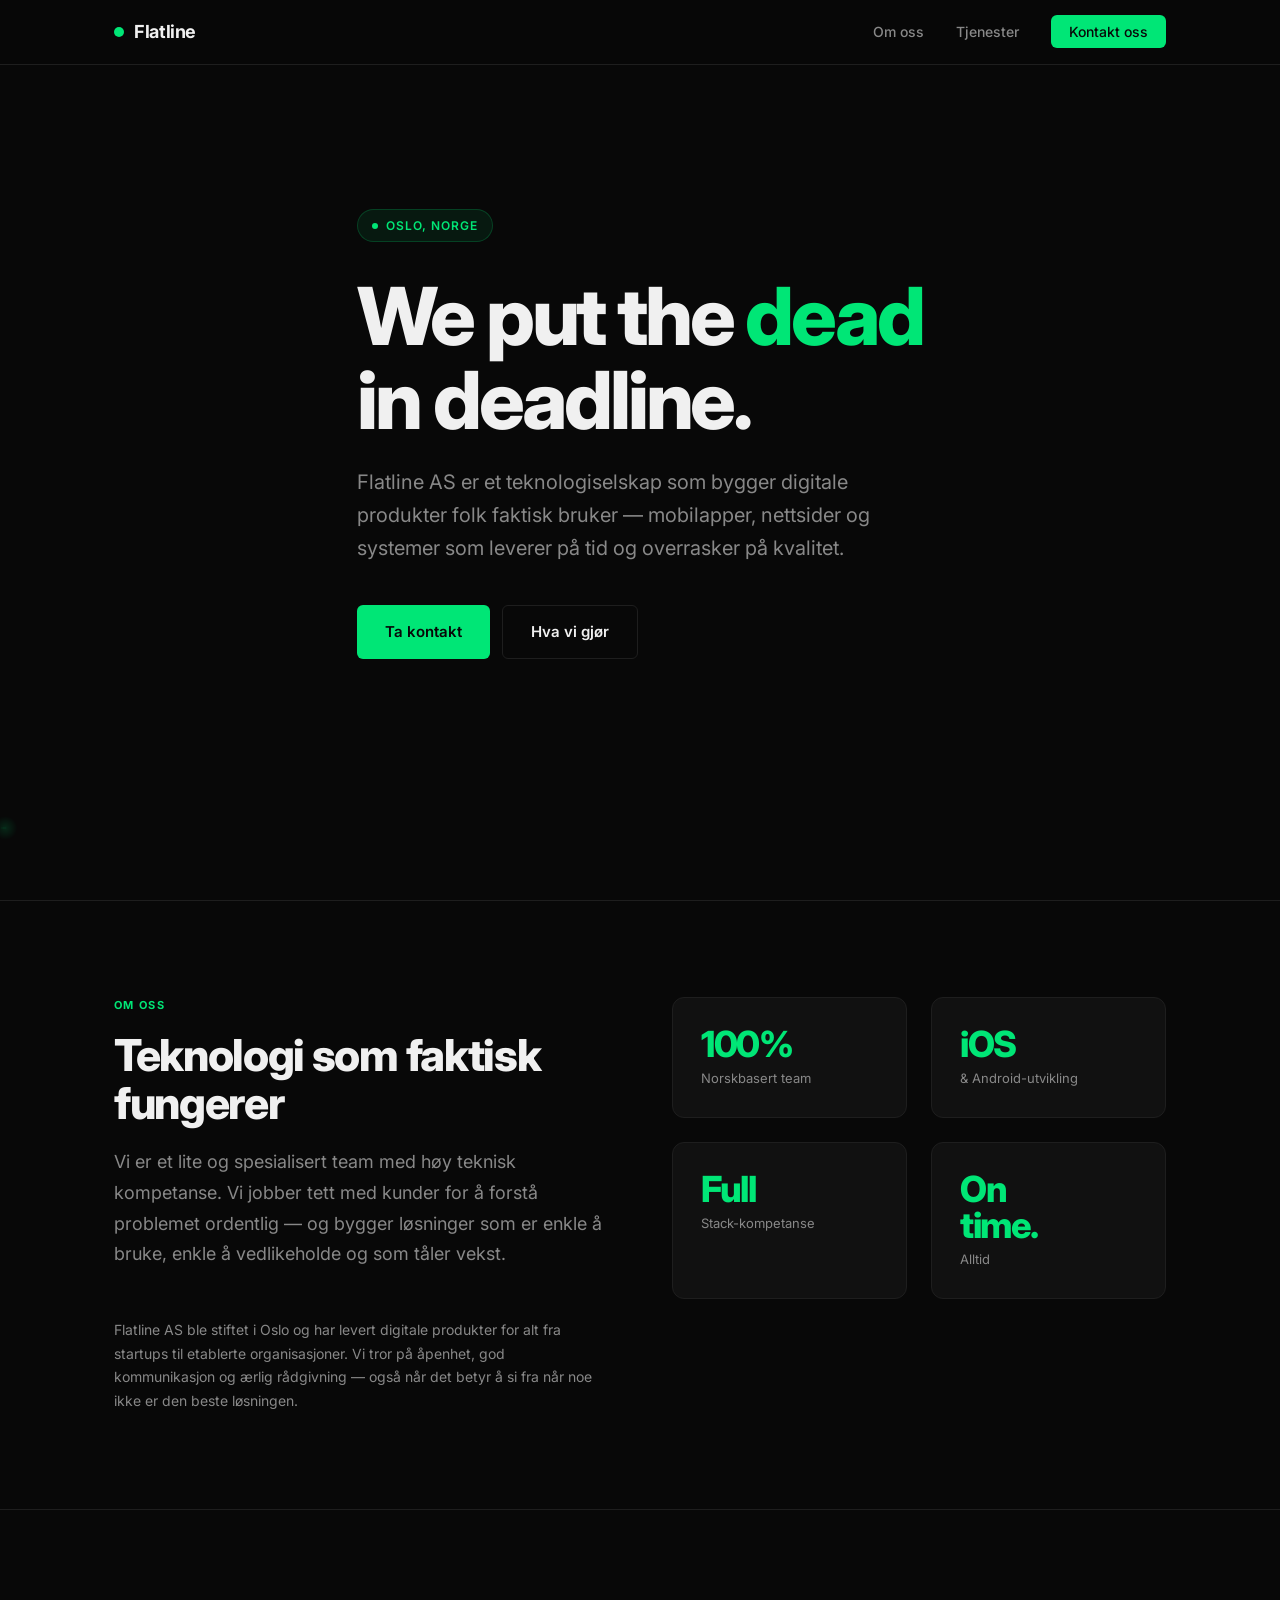
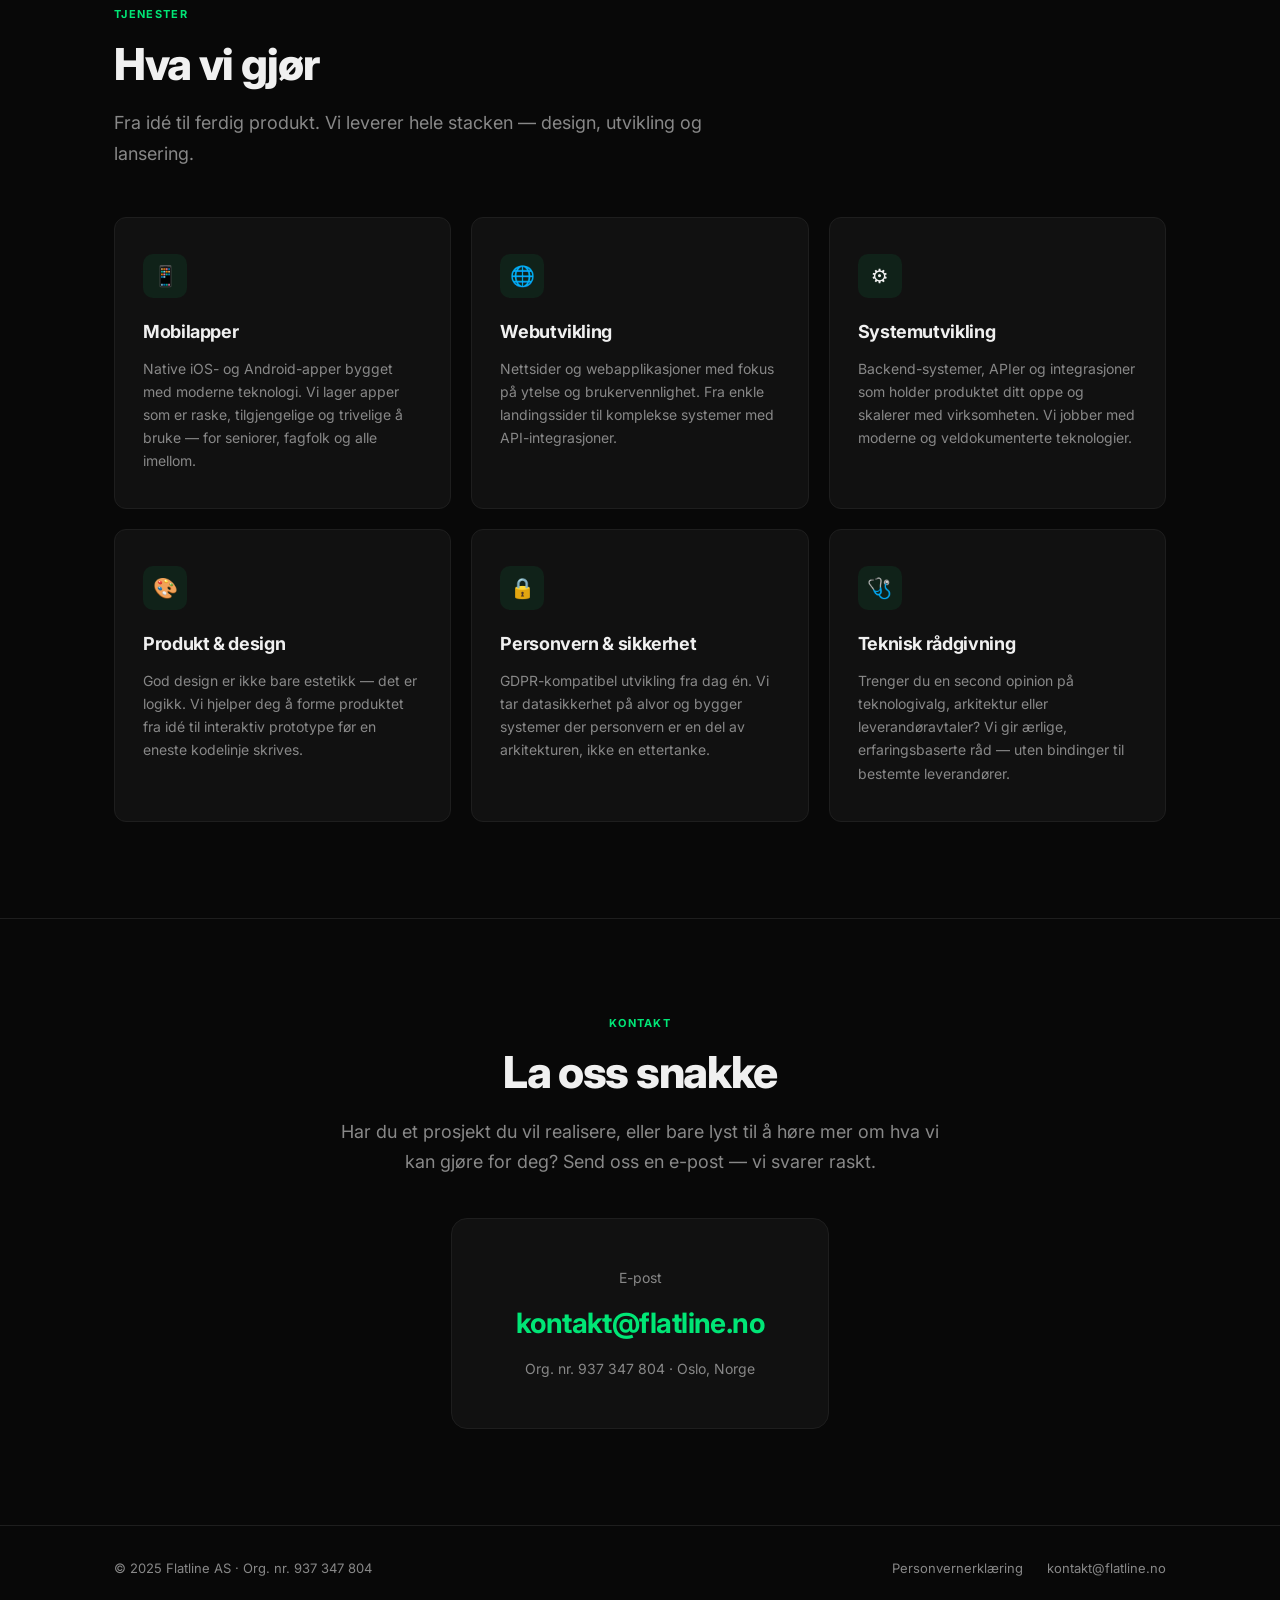
==== index.html @ 19d4c9af "Initial website for Flatline AS - Landing page with hero, about, services and contact sections - Pri" ====
<!DOCTYPE html>
<html lang="no">
<head>
  <meta charset="UTF-8" />
  <meta name="viewport" content="width=device-width, initial-scale=1.0" />
  <title>Flatline AS — We put the dead in deadline</title>
  <meta name="description" content="Flatline AS er et Oslo-basert teknologiselskap som utvikler digitale produkter, mobilapper og nettsystemer." />
  <meta property="og:title" content="Flatline AS" />
  <meta property="og:description" content="We put the dead in deadline." />
  <meta property="og:type" content="website" />
  <meta name="theme-color" content="#080808" />
  <link rel="preconnect" href="https://fonts.googleapis.com" />
  <link rel="preconnect" href="https://fonts.gstatic.com" crossorigin />
  <link href="https://fonts.googleapis.com/css2?family=Inter:wght@400;500;600;700;800&display=swap" rel="stylesheet" />
  <link rel="stylesheet" href="style.css" />
</head>
<body>

  <!-- ── Nav ── -->
  <nav>
    <div class="nav-inner">
      <a href="/" class="nav-logo">
        <div class="logo-dot"></div>
        Flatline
      </a>
      <ul class="nav-links">
        <li><a href="#about">Om oss</a></li>
        <li><a href="#services">Tjenester</a></li>
        <li><a href="#contact" class="nav-cta">Kontakt oss</a></li>
      </ul>
    </div>
  </nav>

  <!-- ── Hero ── -->
  <section id="hero">
    <div class="container hero-content">
      <div class="hero-tag">Oslo, Norge</div>
      <h1>We put the <em>dead</em><br>in deadline.</h1>
      <p class="hero-sub">
        Flatline AS er et teknologiselskap som bygger digitale produkter folk faktisk bruker —
        mobilapper, nettsider og systemer som leverer på tid og overrasker på kvalitet.
      </p>
      <div class="hero-actions">
        <a href="#contact" class="btn btn-primary">Ta kontakt</a>
        <a href="#services" class="btn btn-ghost">Hva vi gjør</a>
      </div>
    </div>
    <canvas class="ekg-wrap" id="ekgCanvas"></canvas>
  </section>

  <!-- ── About ── -->
  <section id="about">
    <div class="container">
      <div class="about-grid">
        <div>
          <div class="section-label">Om oss</div>
          <h2>Teknologi som faktisk fungerer</h2>
          <p class="lead">
            Vi er et lite og spesialisert team med høy teknisk kompetanse.
            Vi jobber tett med kunder for å forstå problemet ordentlig —
            og bygger løsninger som er enkle å bruke, enkle å vedlikeholde
            og som tåler vekst.
          </p>
          <p style="color: var(--muted); font-size: 14px; line-height: 1.7;">
            Flatline AS ble stiftet i Oslo og har levert digitale produkter for
            alt fra startups til etablerte organisasjoner. Vi tror på åpenhet,
            god kommunikasjon og ærlig rådgivning — også når det betyr å si
            fra når noe ikke er den beste løsningen.
          </p>
        </div>
        <div class="about-facts">
          <div class="fact-card">
            <div class="num">100%</div>
            <div class="label">Norskbasert team</div>
          </div>
          <div class="fact-card">
            <div class="num">iOS</div>
            <div class="label">& Android-utvikling</div>
          </div>
          <div class="fact-card">
            <div class="num">Full</div>
            <div class="label">Stack-kompetanse</div>
          </div>
          <div class="fact-card">
            <div class="num">On<br>time.</div>
            <div class="label" style="margin-top: 4px;">Alltid</div>
          </div>
        </div>
      </div>
    </div>
  </section>

  <!-- ── Services ── -->
  <section id="services">
    <div class="container">
      <div class="section-label">Tjenester</div>
      <h2>Hva vi gjør</h2>
      <p class="lead">
        Fra idé til ferdig produkt. Vi leverer hele stacken — design, utvikling og lansering.
      </p>
      <div class="services-grid">
        <div class="service-card">
          <div class="service-icon">📱</div>
          <h3>Mobilapper</h3>
          <p>
            Native iOS- og Android-apper bygget med moderne teknologi.
            Vi lager apper som er raske, tilgjengelige og trivelige å bruke —
            for seniorer, fagfolk og alle imellom.
          </p>
        </div>
        <div class="service-card">
          <div class="service-icon">🌐</div>
          <h3>Webutvikling</h3>
          <p>
            Nettsider og webapplikasjoner med fokus på ytelse og brukervennlighet.
            Fra enkle landingssider til komplekse systemer med API-integrasjoner.
          </p>
        </div>
        <div class="service-card">
          <div class="service-icon">⚙️</div>
          <h3>Systemutvikling</h3>
          <p>
            Backend-systemer, APIer og integrasjoner som holder produktet ditt
            oppe og skalerer med virksomheten. Vi jobber med moderne og
            veldokumenterte teknologier.
          </p>
        </div>
        <div class="service-card">
          <div class="service-icon">🎨</div>
          <h3>Produkt & design</h3>
          <p>
            God design er ikke bare estetikk — det er logikk.
            Vi hjelper deg å forme produktet fra idé til interaktiv prototype
            før en eneste kodelinje skrives.
          </p>
        </div>
        <div class="service-card">
          <div class="service-icon">🔒</div>
          <h3>Personvern & sikkerhet</h3>
          <p>
            GDPR-kompatibel utvikling fra dag én. Vi tar datasikkerhet på alvor
            og bygger systemer der personvern er en del av arkitekturen,
            ikke en ettertanke.
          </p>
        </div>
        <div class="service-card">
          <div class="service-icon">🩺</div>
          <h3>Teknisk rådgivning</h3>
          <p>
            Trenger du en second opinion på teknologivalg, arkitektur eller
            leverandøravtaler? Vi gir ærlige, erfaringsbaserte råd — uten
            bindinger til bestemte leverandører.
          </p>
        </div>
      </div>
    </div>
  </section>

  <!-- ── Contact ── -->
  <section id="contact">
    <div class="container">
      <div class="section-label">Kontakt</div>
      <h2>La oss snakke</h2>
      <p class="lead">
        Har du et prosjekt du vil realisere, eller bare lyst til å høre mer om hva vi kan gjøre for deg?
        Send oss en e-post — vi svarer raskt.
      </p>
      <div class="contact-card">
        <div class="hint">E-post</div>
        <a class="email" href="mailto:kontakt@flatline.no">kontakt@flatline.no</a>
        <div class="hint">Org. nr. 937 347 804 · Oslo, Norge</div>
      </div>
    </div>
  </section>

  <!-- ── Footer ── -->
  <footer>
    <div class="footer-inner">
      <div class="footer-left">
        © 2025 Flatline AS · Org. nr. 937 347 804
      </div>
      <div class="footer-right">
        <a href="personvern.html">Personvernerklæring</a>
        <a href="mailto:kontakt@flatline.no">kontakt@flatline.no</a>
      </div>
    </div>
  </footer>

  <script src="script.js"></script>
</body>
</html>
---- style.css ----
/* ── Reset & base ─────────────────────────────────────────── */
*, *::before, *::after { box-sizing: border-box; margin: 0; padding: 0; }

:root {
  --bg:       #080808;
  --surface:  #111111;
  --border:   #1e1e1e;
  --green:    #00e676;
  --green-dim:#00c45e;
  --text:     #f0f0f0;
  --muted:    #888888;
  --faint:    #333333;

  --font: 'Inter', system-ui, -apple-system, sans-serif;
  --radius: 6px;
  --max: 1100px;
  --transition: 0.25s ease;
}

html { scroll-behavior: smooth; }

body {
  background: var(--bg);
  color: var(--text);
  font-family: var(--font);
  font-size: 16px;
  line-height: 1.6;
  -webkit-font-smoothing: antialiased;
}

a { color: var(--green); text-decoration: none; transition: opacity var(--transition); }
a:hover { opacity: 0.75; }

/* ── Layout ───────────────────────────────────────────────── */
.container { max-width: var(--max); margin: 0 auto; padding: 0 24px; }

section { padding: 96px 0; }

/* ── Nav ──────────────────────────────────────────────────── */
nav {
  position: fixed;
  top: 0; left: 0; right: 0;
  z-index: 100;
  border-bottom: 1px solid var(--border);
  background: rgba(8, 8, 8, 0.90);
  backdrop-filter: blur(12px);
  -webkit-backdrop-filter: blur(12px);
}

.nav-inner {
  max-width: var(--max);
  margin: 0 auto;
  padding: 0 24px;
  height: 64px;
  display: flex;
  align-items: center;
  justify-content: space-between;
}

.nav-logo {
  display: flex;
  align-items: center;
  gap: 10px;
  font-size: 18px;
  font-weight: 700;
  color: var(--text);
  letter-spacing: -0.02em;
}

.logo-dot {
  width: 10px; height: 10px;
  border-radius: 50%;
  background: var(--green);
  animation: pulse 2.4s ease-in-out infinite;
}

@keyframes pulse {
  0%, 100% { opacity: 1; transform: scale(1); }
  50%       { opacity: 0.4; transform: scale(0.7); }
}

.nav-links {
  display: flex;
  align-items: center;
  gap: 32px;
  list-style: none;
}

.nav-links a { color: var(--muted); font-size: 14px; font-weight: 500; }
.nav-links a:hover { color: var(--text); opacity: 1; }

.nav-cta {
  background: var(--green) !important;
  color: var(--bg) !important;
  padding: 8px 18px;
  border-radius: var(--radius);
  font-weight: 600;
  font-size: 14px !important;
}
.nav-cta:hover { opacity: 0.85 !important; }

/* ── Hero ─────────────────────────────────────────────────── */
#hero {
  min-height: 100vh;
  display: flex;
  flex-direction: column;
  justify-content: center;
  padding-top: 64px;
  position: relative;
  overflow: hidden;
}

.hero-content {
  position: relative;
  z-index: 2;
}

.hero-tag {
  display: inline-flex;
  align-items: center;
  gap: 8px;
  background: rgba(0, 230, 118, 0.08);
  border: 1px solid rgba(0, 230, 118, 0.2);
  color: var(--green);
  font-size: 12px;
  font-weight: 600;
  letter-spacing: 0.08em;
  text-transform: uppercase;
  padding: 6px 14px;
  border-radius: 100px;
  margin-bottom: 32px;
}

.hero-tag::before {
  content: '';
  width: 6px; height: 6px;
  border-radius: 50%;
  background: var(--green);
  animation: pulse 2.4s ease-in-out infinite;
}

h1 {
  font-size: clamp(42px, 7vw, 80px);
  font-weight: 800;
  letter-spacing: -0.04em;
  line-height: 1.05;
  margin-bottom: 24px;
}

h1 em {
  font-style: normal;
  color: var(--green);
}

.hero-sub {
  font-size: clamp(16px, 2vw, 20px);
  color: var(--muted);
  max-width: 520px;
  margin-bottom: 40px;
  line-height: 1.65;
}

.btn {
  display: inline-flex;
  align-items: center;
  gap: 8px;
  padding: 14px 28px;
  border-radius: var(--radius);
  font-size: 15px;
  font-weight: 600;
  cursor: pointer;
  transition: all var(--transition);
}

.btn-primary {
  background: var(--green);
  color: var(--bg);
}
.btn-primary:hover { background: var(--green-dim); opacity: 1; }

.btn-ghost {
  background: transparent;
  color: var(--text);
  border: 1px solid var(--border);
}
.btn-ghost:hover { border-color: var(--faint); background: var(--surface); opacity: 1; }

.hero-actions { display: flex; gap: 12px; flex-wrap: wrap; }

/* EKG canvas */
.ekg-wrap {
  position: absolute;
  bottom: 0; left: 0; right: 0;
  height: 160px;
  opacity: 0.18;
  pointer-events: none;
}

/* ── Section headings ────────────────────────────────────── */
.section-label {
  font-size: 11px;
  font-weight: 700;
  letter-spacing: 0.12em;
  text-transform: uppercase;
  color: var(--green);
  margin-bottom: 16px;
}

h2 {
  font-size: clamp(28px, 4vw, 44px);
  font-weight: 800;
  letter-spacing: -0.03em;
  line-height: 1.1;
  margin-bottom: 20px;
}

.lead {
  font-size: 18px;
  color: var(--muted);
  max-width: 600px;
  line-height: 1.7;
  margin-bottom: 48px;
}

/* ── About ────────────────────────────────────────────────── */
#about { border-top: 1px solid var(--border); }

.about-grid {
  display: grid;
  grid-template-columns: 1fr 1fr;
  gap: 64px;
  align-items: start;
}

.about-facts {
  display: grid;
  grid-template-columns: 1fr 1fr;
  gap: 24px;
}

.fact-card {
  background: var(--surface);
  border: 1px solid var(--border);
  border-radius: 12px;
  padding: 28px;
}

.fact-card .num {
  font-size: 36px;
  font-weight: 800;
  letter-spacing: -0.04em;
  color: var(--green);
  line-height: 1;
  margin-bottom: 6px;
}

.fact-card .label {
  font-size: 13px;
  color: var(--muted);
}

/* ── Services ─────────────────────────────────────────────── */
#services { border-top: 1px solid var(--border); }

.services-grid {
  display: grid;
  grid-template-columns: repeat(3, 1fr);
  gap: 20px;
}

.service-card {
  background: var(--surface);
  border: 1px solid var(--border);
  border-radius: 12px;
  padding: 36px 28px;
  transition: border-color var(--transition), transform var(--transition);
}

.service-card:hover {
  border-color: rgba(0, 230, 118, 0.25);
  transform: translateY(-3px);
}

.service-icon {
  width: 44px; height: 44px;
  background: rgba(0, 230, 118, 0.08);
  border-radius: 10px;
  display: flex;
  align-items: center;
  justify-content: center;
  margin-bottom: 20px;
  font-size: 20px;
}

.service-card h3 {
  font-size: 18px;
  font-weight: 700;
  letter-spacing: -0.02em;
  margin-bottom: 10px;
}

.service-card p {
  font-size: 14px;
  color: var(--muted);
  line-height: 1.65;
}

/* ── Contact ──────────────────────────────────────────────── */
#contact {
  border-top: 1px solid var(--border);
  text-align: center;
}

#contact .lead { margin: 0 auto 40px; }

.contact-card {
  display: inline-flex;
  flex-direction: column;
  align-items: center;
  gap: 12px;
  background: var(--surface);
  border: 1px solid var(--border);
  border-radius: 16px;
  padding: 48px 64px;
  margin: 0 auto;
}

.contact-card .email {
  font-size: clamp(20px, 3vw, 28px);
  font-weight: 700;
  letter-spacing: -0.02em;
  color: var(--green);
}

.contact-card .hint {
  font-size: 14px;
  color: var(--muted);
}

/* ── Footer ───────────────────────────────────────────────── */
footer {
  border-top: 1px solid var(--border);
  padding: 32px 0;
}

.footer-inner {
  max-width: var(--max);
  margin: 0 auto;
  padding: 0 24px;
  display: flex;
  align-items: center;
  justify-content: space-between;
  gap: 16px;
  flex-wrap: wrap;
}

.footer-left {
  font-size: 13px;
  color: var(--muted);
}

.footer-right {
  display: flex;
  gap: 24px;
  font-size: 13px;
}

.footer-right a { color: var(--muted); }
.footer-right a:hover { color: var(--text); opacity: 1; }

/* ── Personvern page ─────────────────────────────────────── */
.page-wrap {
  max-width: 760px;
  margin: 0 auto;
  padding: 120px 24px 80px;
}

.page-wrap h1 { font-size: clamp(28px, 4vw, 44px); margin-bottom: 12px; }
.page-wrap .updated { font-size: 13px; color: var(--muted); margin-bottom: 48px; }

.page-wrap h2 {
  font-size: 20px;
  font-weight: 700;
  margin: 40px 0 12px;
  color: var(--text);
}

.page-wrap p, .page-wrap li {
  font-size: 15px;
  color: #aaaaaa;
  line-height: 1.75;
  margin-bottom: 12px;
}

.page-wrap ul { padding-left: 20px; margin-bottom: 12px; }
.page-wrap li { list-style: disc; }

.page-wrap a { color: var(--green); }

/* ── Responsive ────────────────────────────────────────────── */
@media (max-width: 768px) {
  section { padding: 64px 0; }

  .nav-links { display: none; }

  .about-grid { grid-template-columns: 1fr; gap: 40px; }
  .about-facts { grid-template-columns: 1fr 1fr; }

  .services-grid { grid-template-columns: 1fr; }

  .contact-card { padding: 36px 28px; width: 100%; }

  .footer-inner { flex-direction: column; align-items: flex-start; }
}

@media (max-width: 480px) {
  .about-facts { grid-template-columns: 1fr; }
}
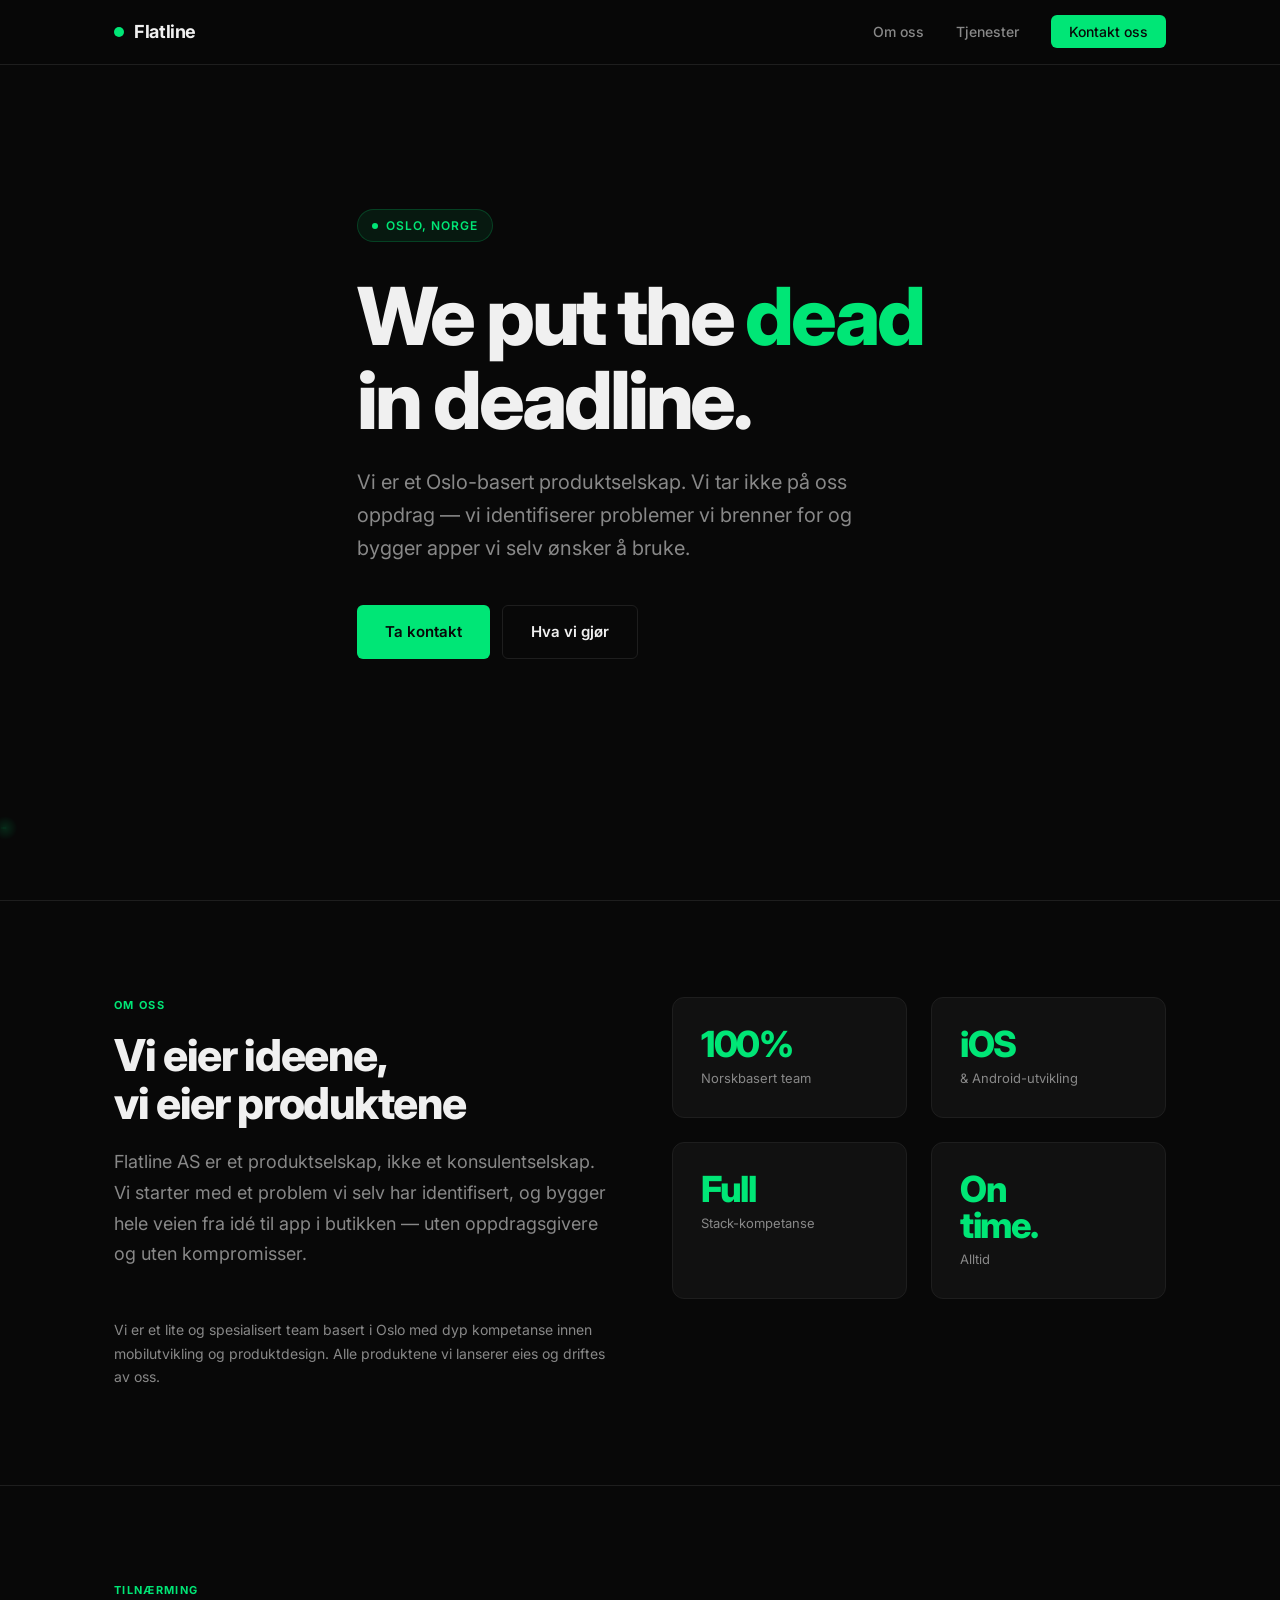
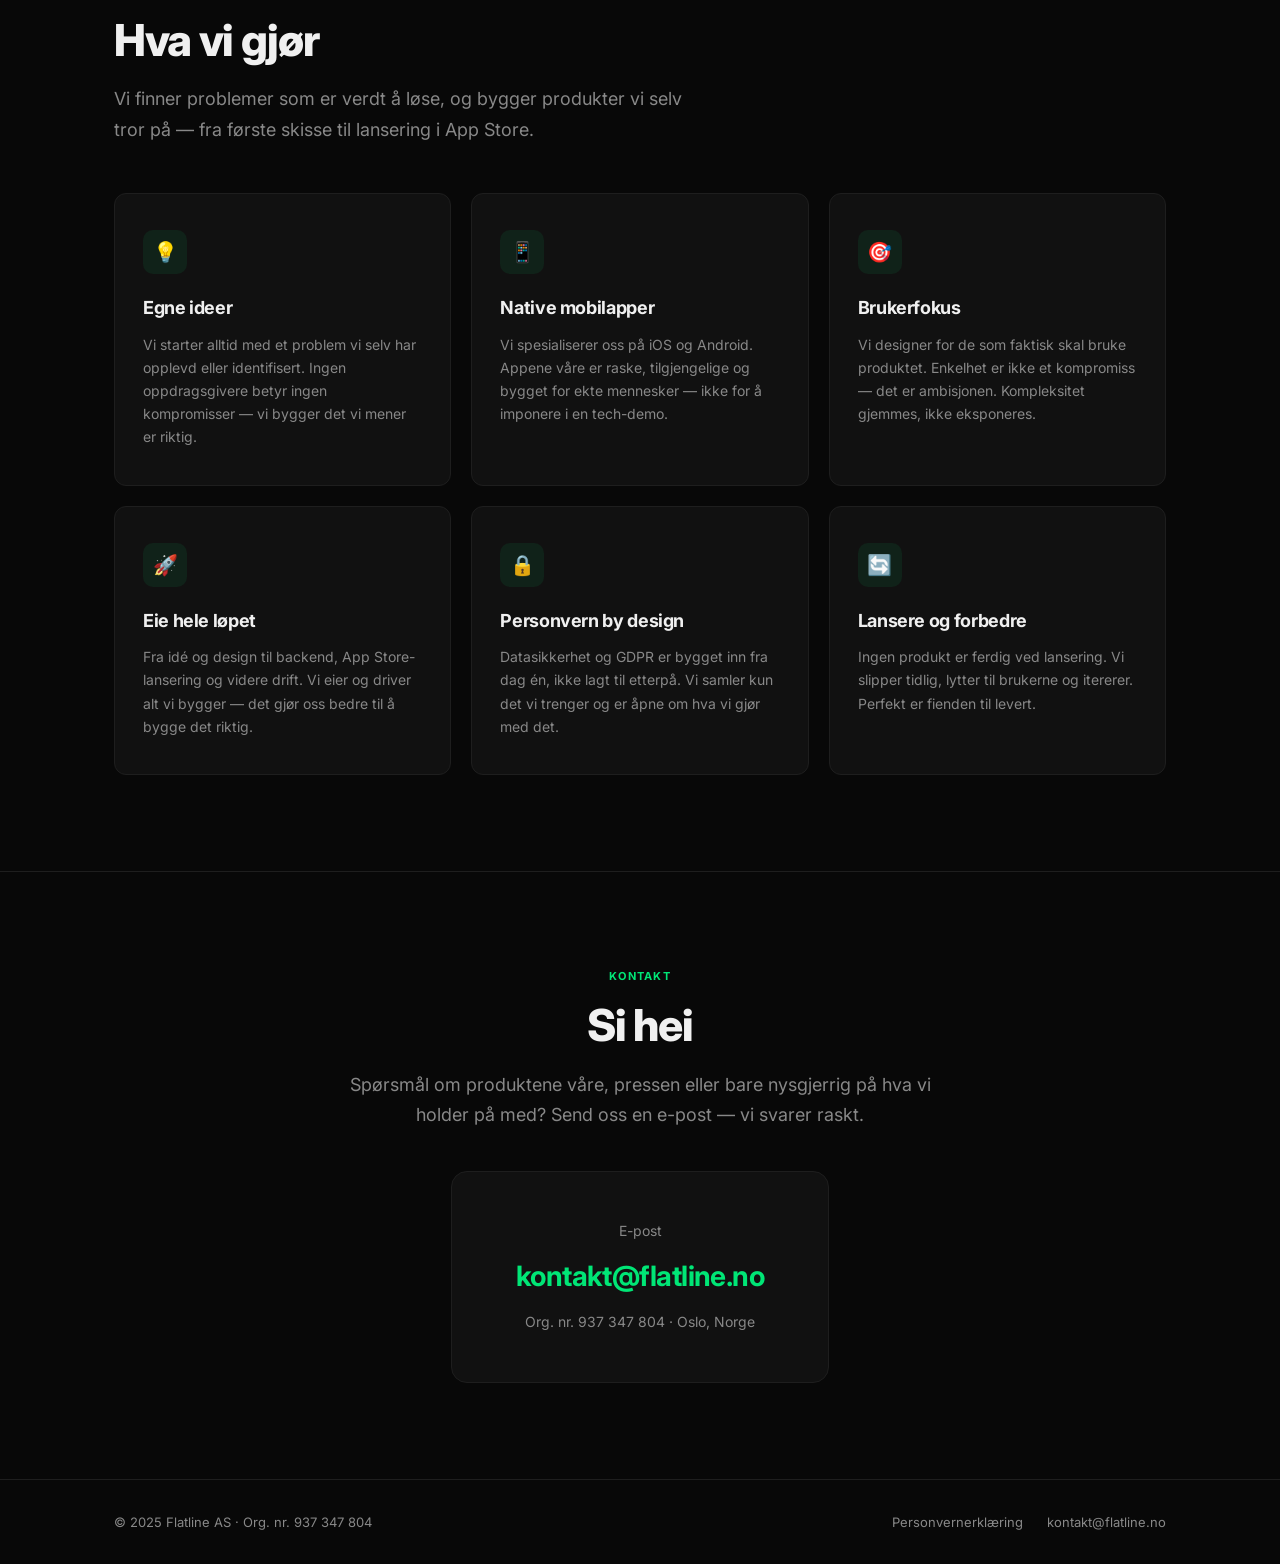
==== commit 7f2c8243: "Reframe as product company, not consultancy - Hero: vi tar ikke på oss oppdrag - Om oss: eier ideene" ====
--- a/index.html
+++ b/index.html
@@ -37,8 +37,8 @@
       <div class="hero-tag">Oslo, Norge</div>
       <h1>We put the <em>dead</em><br>in deadline.</h1>
       <p class="hero-sub">
-        Flatline AS er et teknologiselskap som bygger digitale produkter folk faktisk bruker —
-        mobilapper, nettsider og systemer som leverer på tid og overrasker på kvalitet.
+        Vi er et Oslo-basert produktselskap. Vi tar ikke på oss oppdrag —
+        vi identifiserer problemer vi brenner for og bygger apper vi selv ønsker å bruke.
       </p>
       <div class="hero-actions">
         <a href="#contact" class="btn btn-primary">Ta kontakt</a>
@@ -54,18 +54,17 @@
       <div class="about-grid">
         <div>
           <div class="section-label">Om oss</div>
-          <h2>Teknologi som faktisk fungerer</h2>
+          <h2>Vi eier ideene,<br>vi eier produktene</h2>
           <p class="lead">
-            Vi er et lite og spesialisert team med høy teknisk kompetanse.
-            Vi jobber tett med kunder for å forstå problemet ordentlig —
-            og bygger løsninger som er enkle å bruke, enkle å vedlikeholde
-            og som tåler vekst.
+            Flatline AS er et produktselskap, ikke et konsulentselskap.
+            Vi starter med et problem vi selv har identifisert, og bygger
+            hele veien fra idé til app i butikken — uten oppdragsgivere
+            og uten kompromisser.
           </p>
           <p style="color: var(--muted); font-size: 14px; line-height: 1.7;">
-            Flatline AS ble stiftet i Oslo og har levert digitale produkter for
-            alt fra startups til etablerte organisasjoner. Vi tror på åpenhet,
-            god kommunikasjon og ærlig rådgivning — også når det betyr å si
-            fra når noe ikke er den beste løsningen.
+            Vi er et lite og spesialisert team basert i Oslo med dyp kompetanse
+            innen mobilutvikling og produktdesign. Alle produktene vi lanserer
+            eies og driftes av oss.
           </p>
         </div>
         <div class="about-facts">
@@ -90,66 +89,64 @@
     </div>
   </section>
 
-  <!-- ── Services ── -->
+  <!-- ── How we work ── -->
   <section id="services">
     <div class="container">
-      <div class="section-label">Tjenester</div>
+      <div class="section-label">Tilnærming</div>
       <h2>Hva vi gjør</h2>
       <p class="lead">
-        Fra idé til ferdig produkt. Vi leverer hele stacken — design, utvikling og lansering.
+        Vi finner problemer som er verdt å løse, og bygger produkter vi selv tror på —
+        fra første skisse til lansering i App Store.
       </p>
       <div class="services-grid">
         <div class="service-card">
-          <div class="service-icon">📱</div>
-          <h3>Mobilapper</h3>
+          <div class="service-icon">💡</div>
+          <h3>Egne ideer</h3>
           <p>
-            Native iOS- og Android-apper bygget med moderne teknologi.
-            Vi lager apper som er raske, tilgjengelige og trivelige å bruke —
-            for seniorer, fagfolk og alle imellom.
+            Vi starter alltid med et problem vi selv har opplevd eller identifisert.
+            Ingen oppdragsgivere betyr ingen kompromisser — vi bygger det vi mener er riktig.
           </p>
         </div>
         <div class="service-card">
-          <div class="service-icon">🌐</div>
-          <h3>Webutvikling</h3>
+          <div class="service-icon">📱</div>
+          <h3>Native mobilapper</h3>
           <p>
-            Nettsider og webapplikasjoner med fokus på ytelse og brukervennlighet.
-            Fra enkle landingssider til komplekse systemer med API-integrasjoner.
+            Vi spesialiserer oss på iOS og Android. Appene våre er raske,
+            tilgjengelige og bygget for ekte mennesker — ikke for å imponere
+            i en tech-demo.
           </p>
         </div>
         <div class="service-card">
-          <div class="service-icon">⚙️</div>
-          <h3>Systemutvikling</h3>
+          <div class="service-icon">🎯</div>
+          <h3>Brukerfokus</h3>
           <p>
-            Backend-systemer, APIer og integrasjoner som holder produktet ditt
-            oppe og skalerer med virksomheten. Vi jobber med moderne og
-            veldokumenterte teknologier.
+            Vi designer for de som faktisk skal bruke produktet. Enkelhet er
+            ikke et kompromiss — det er ambisjonen. Kompleksitet gjemmes,
+            ikke eksponeres.
           </p>
         </div>
         <div class="service-card">
-          <div class="service-icon">🎨</div>
-          <h3>Produkt & design</h3>
+          <div class="service-icon">🚀</div>
+          <h3>Eie hele løpet</h3>
           <p>
-            God design er ikke bare estetikk — det er logikk.
-            Vi hjelper deg å forme produktet fra idé til interaktiv prototype
-            før en eneste kodelinje skrives.
+            Fra idé og design til backend, App Store-lansering og videre drift.
+            Vi eier og driver alt vi bygger — det gjør oss bedre til å bygge det riktig.
           </p>
         </div>
         <div class="service-card">
           <div class="service-icon">🔒</div>
-          <h3>Personvern & sikkerhet</h3>
+          <h3>Personvern by design</h3>
           <p>
-            GDPR-kompatibel utvikling fra dag én. Vi tar datasikkerhet på alvor
-            og bygger systemer der personvern er en del av arkitekturen,
-            ikke en ettertanke.
+            Datasikkerhet og GDPR er bygget inn fra dag én, ikke lagt til etterpå.
+            Vi samler kun det vi trenger og er åpne om hva vi gjør med det.
           </p>
         </div>
         <div class="service-card">
-          <div class="service-icon">🩺</div>
-          <h3>Teknisk rådgivning</h3>
+          <div class="service-icon">🔄</div>
+          <h3>Lansere og forbedre</h3>
           <p>
-            Trenger du en second opinion på teknologivalg, arkitektur eller
-            leverandøravtaler? Vi gir ærlige, erfaringsbaserte råd — uten
-            bindinger til bestemte leverandører.
+            Ingen produkt er ferdig ved lansering. Vi slipper tidlig,
+            lytter til brukerne og itererer. Perfekt er fienden til levert.
           </p>
         </div>
       </div>
@@ -160,9 +157,9 @@
   <section id="contact">
     <div class="container">
       <div class="section-label">Kontakt</div>
-      <h2>La oss snakke</h2>
+      <h2>Si hei</h2>
       <p class="lead">
-        Har du et prosjekt du vil realisere, eller bare lyst til å høre mer om hva vi kan gjøre for deg?
+        Spørsmål om produktene våre, pressen eller bare nysgjerrig på hva vi holder på med?
         Send oss en e-post — vi svarer raskt.
       </p>
       <div class="contact-card">
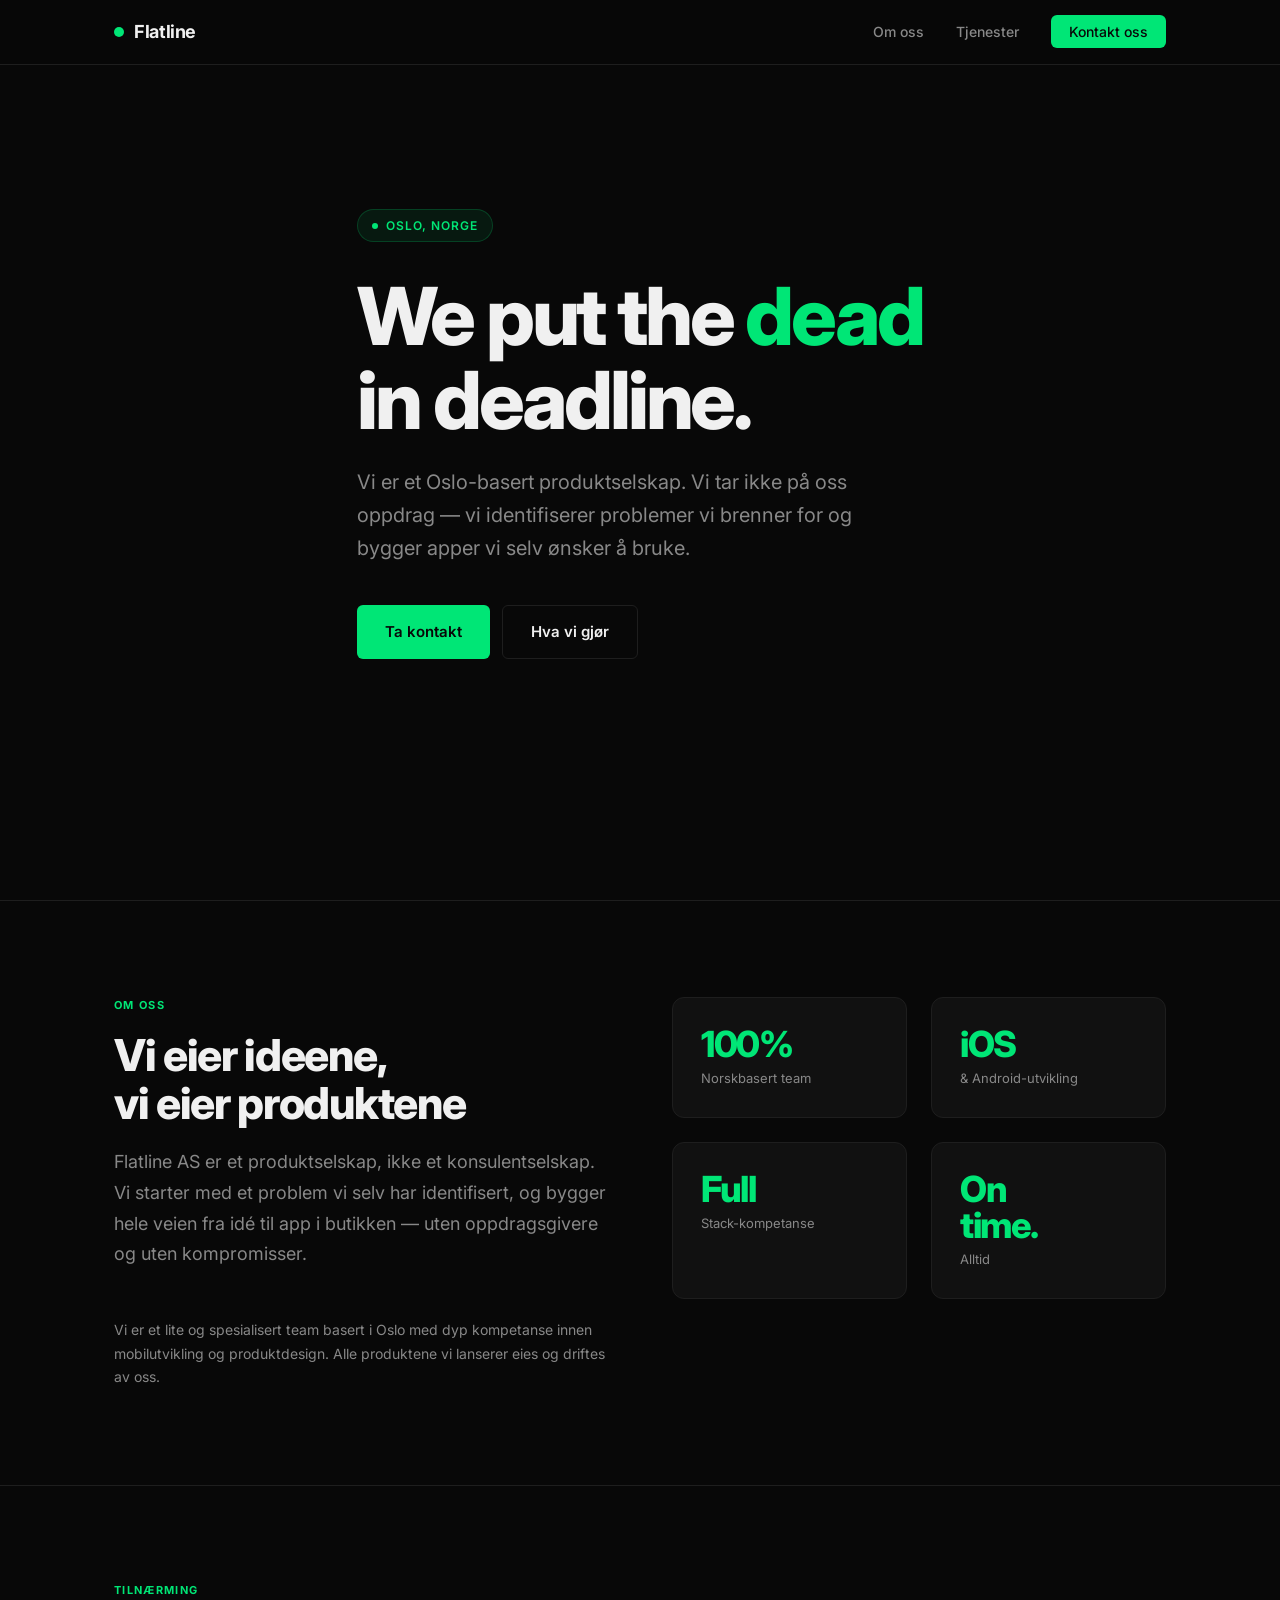
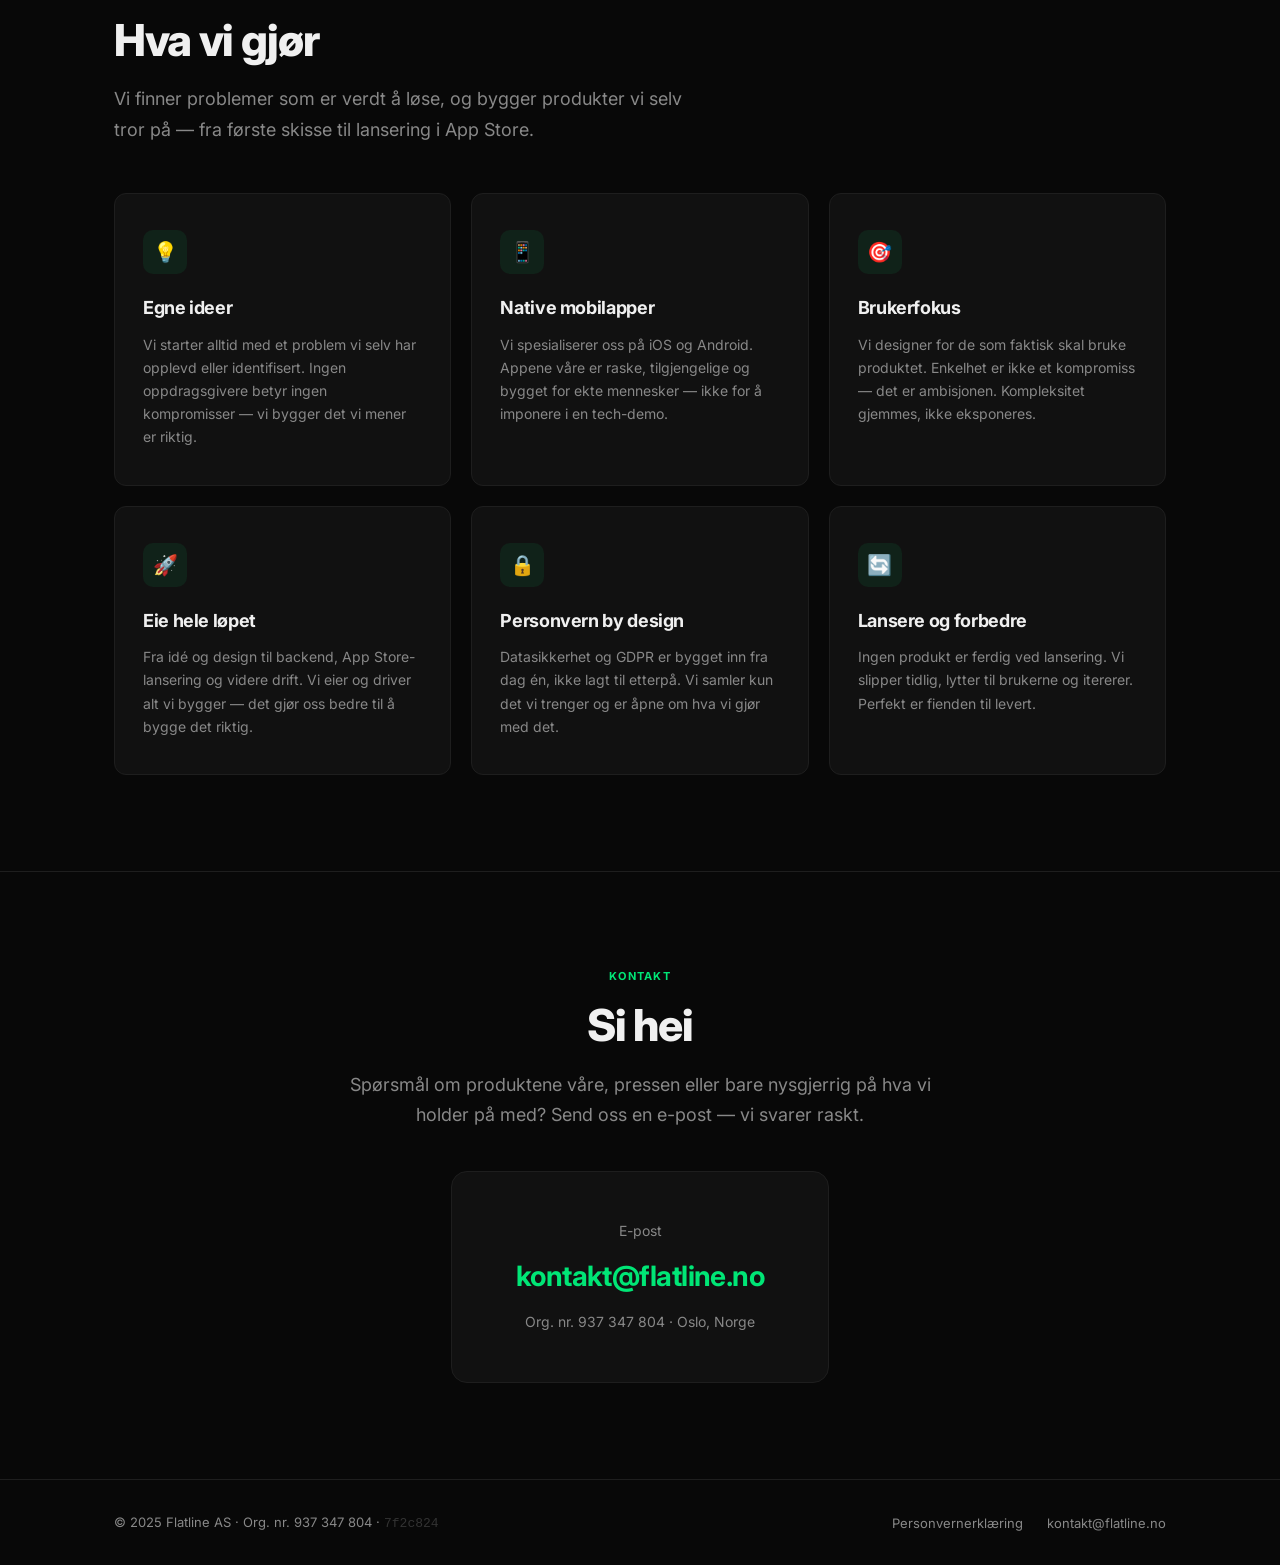
==== commit 780d432c: "Add git hash to footer" ====
--- a/index.html
+++ b/index.html
@@ -174,7 +174,7 @@
   <footer>
     <div class="footer-inner">
       <div class="footer-left">
-        © 2025 Flatline AS · Org. nr. 937 347 804
+        © 2025 Flatline AS · Org. nr. 937 347 804 · <span style="color: var(--faint); font-family: monospace;">7f2c824</span>
       </div>
       <div class="footer-right">
         <a href="personvern.html">Personvernerklæring</a>
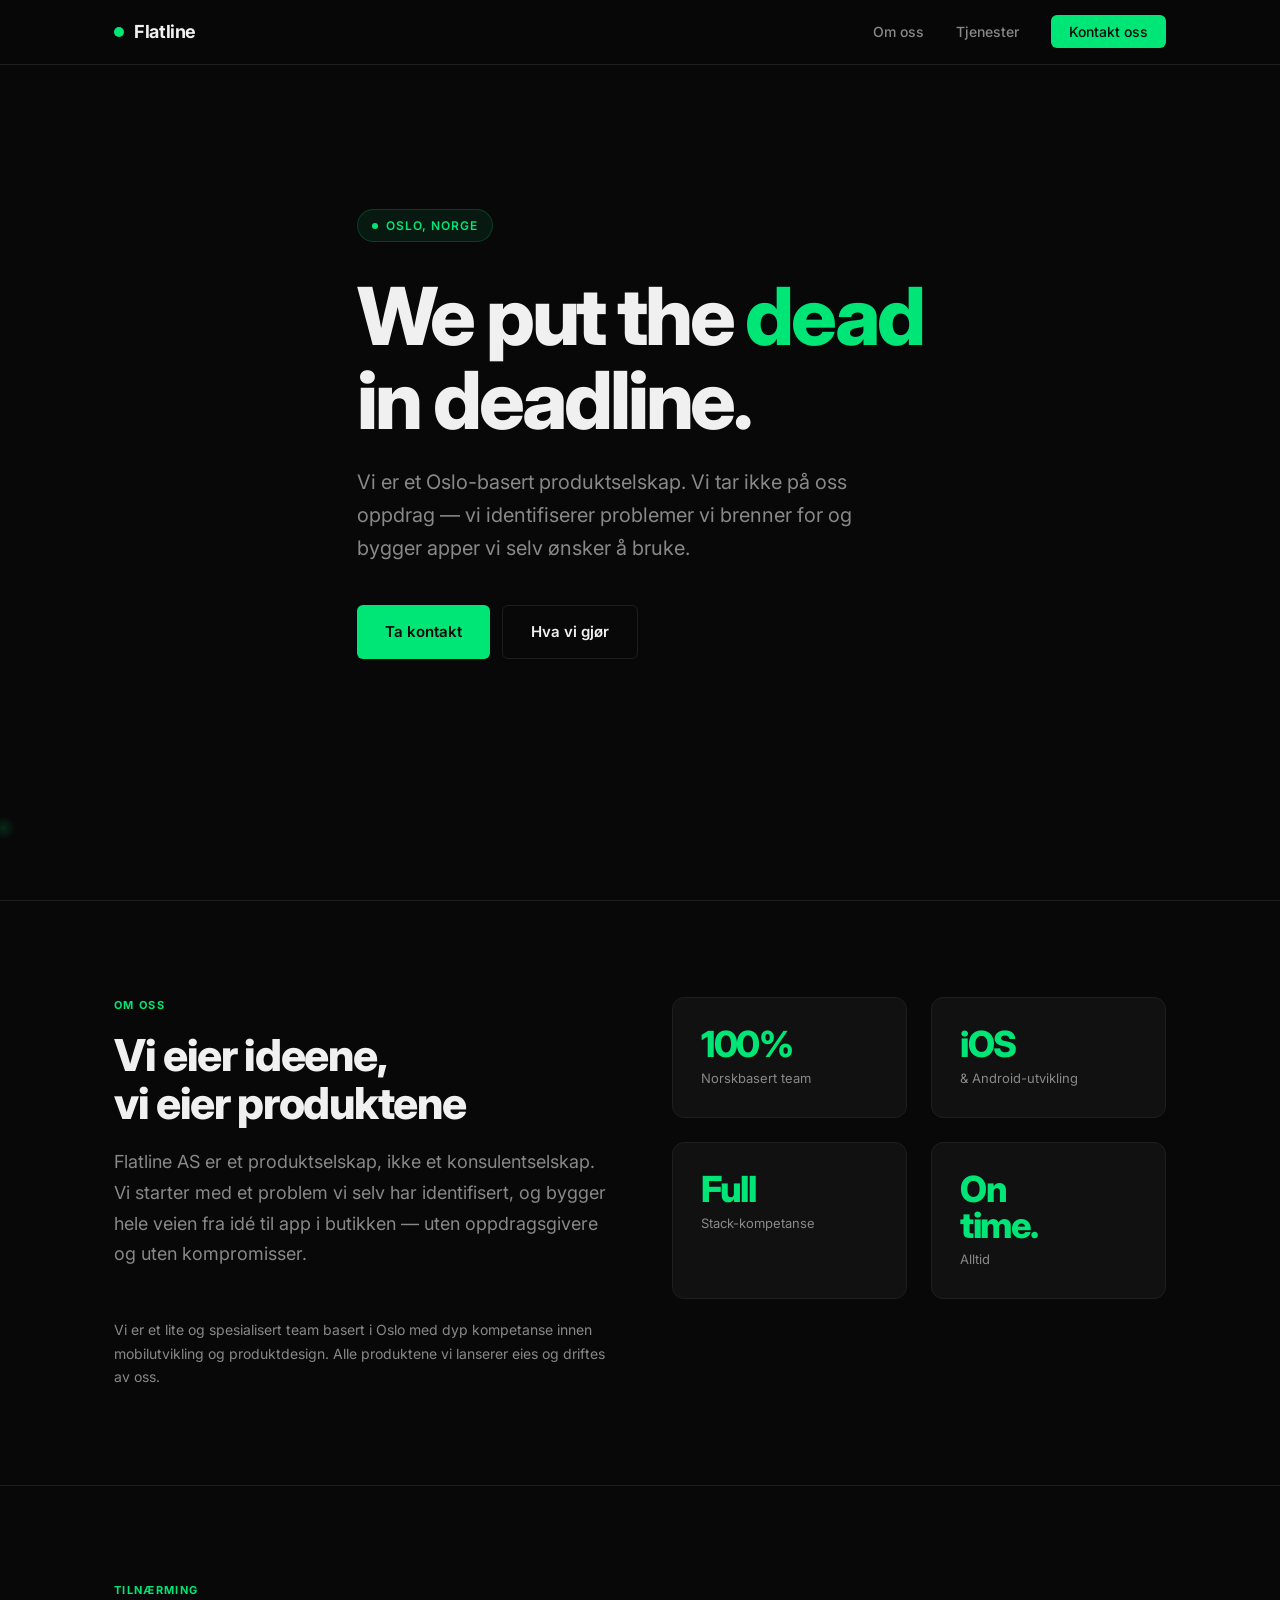
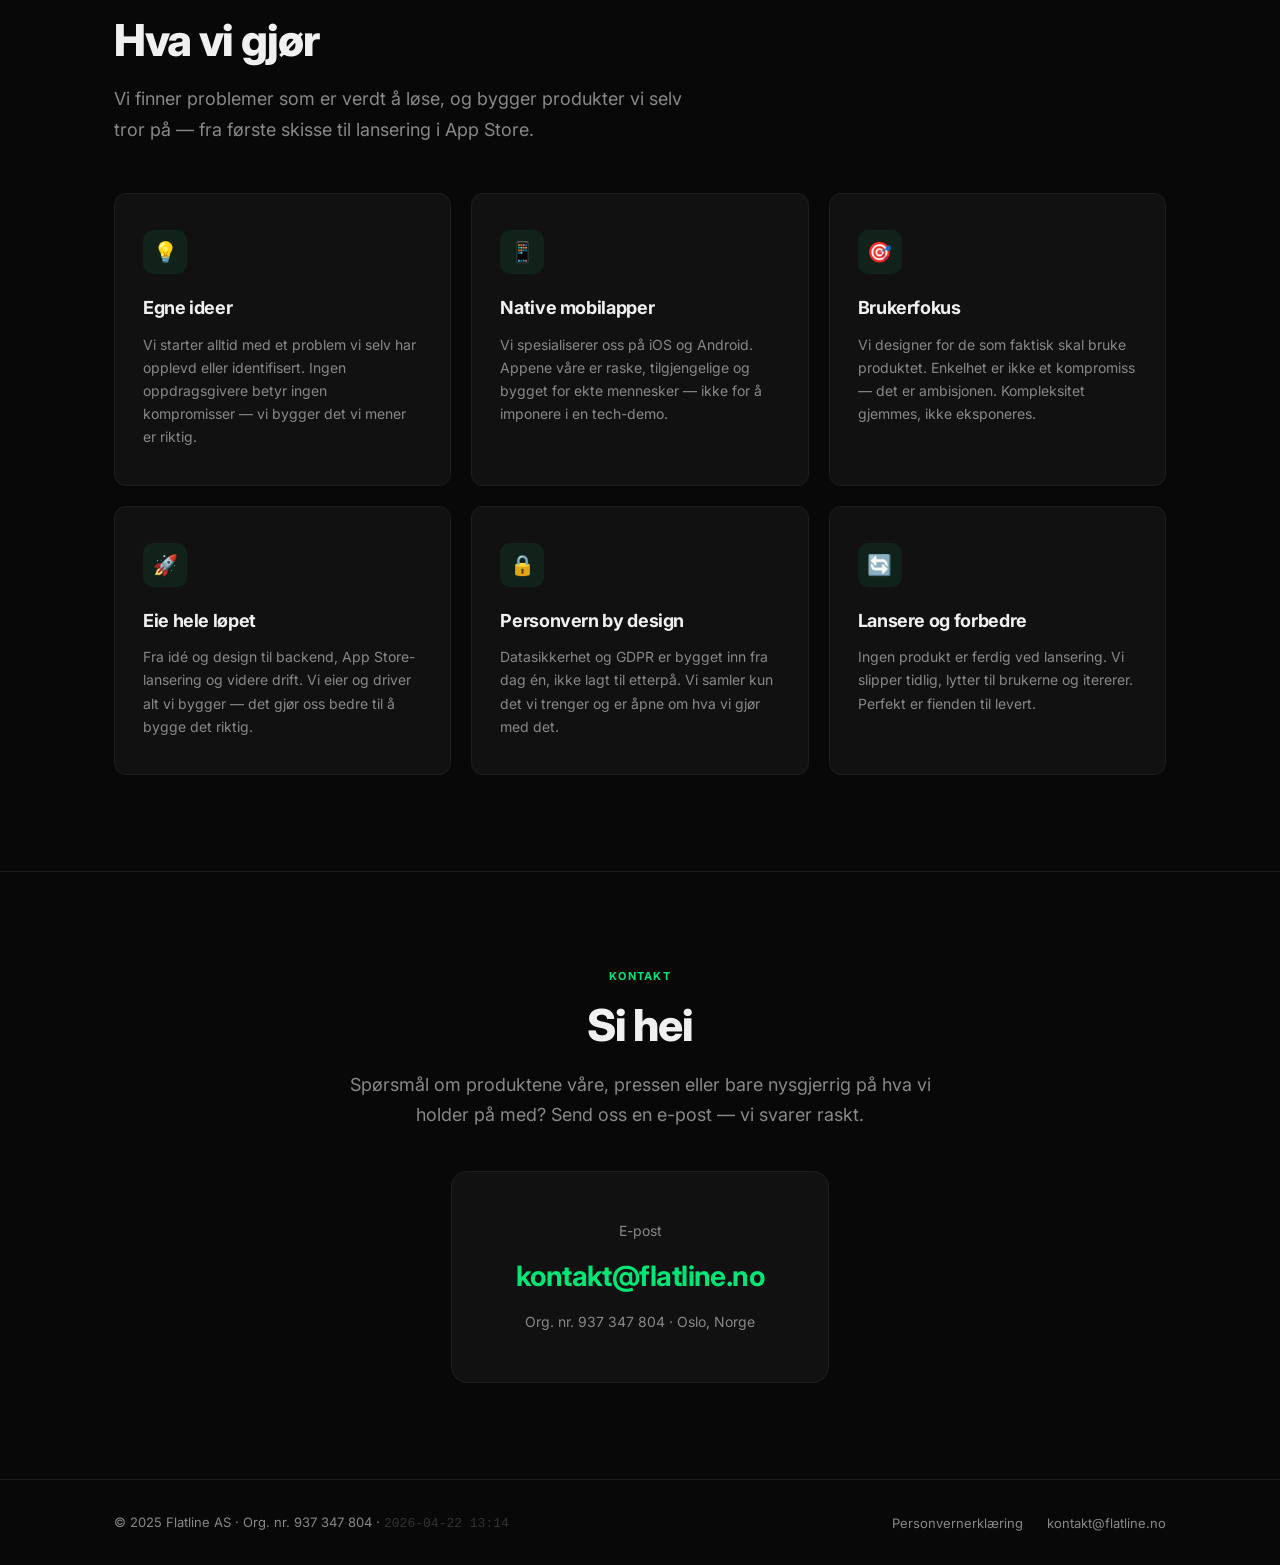
==== commit 1bf0f1e8: "Switch version to build timestamp" ====
--- a/index.html
+++ b/index.html
@@ -174,7 +174,7 @@
   <footer>
     <div class="footer-inner">
       <div class="footer-left">
-        © 2025 Flatline AS · Org. nr. 937 347 804 · <span style="color: var(--faint); font-family: monospace;">7f2c824</span>
+        © 2025 Flatline AS · Org. nr. 937 347 804 · <span style="color: var(--faint); font-family: monospace;">2026-04-22 13:14</span>
       </div>
       <div class="footer-right">
         <a href="personvern.html">Personvernerklæring</a>
